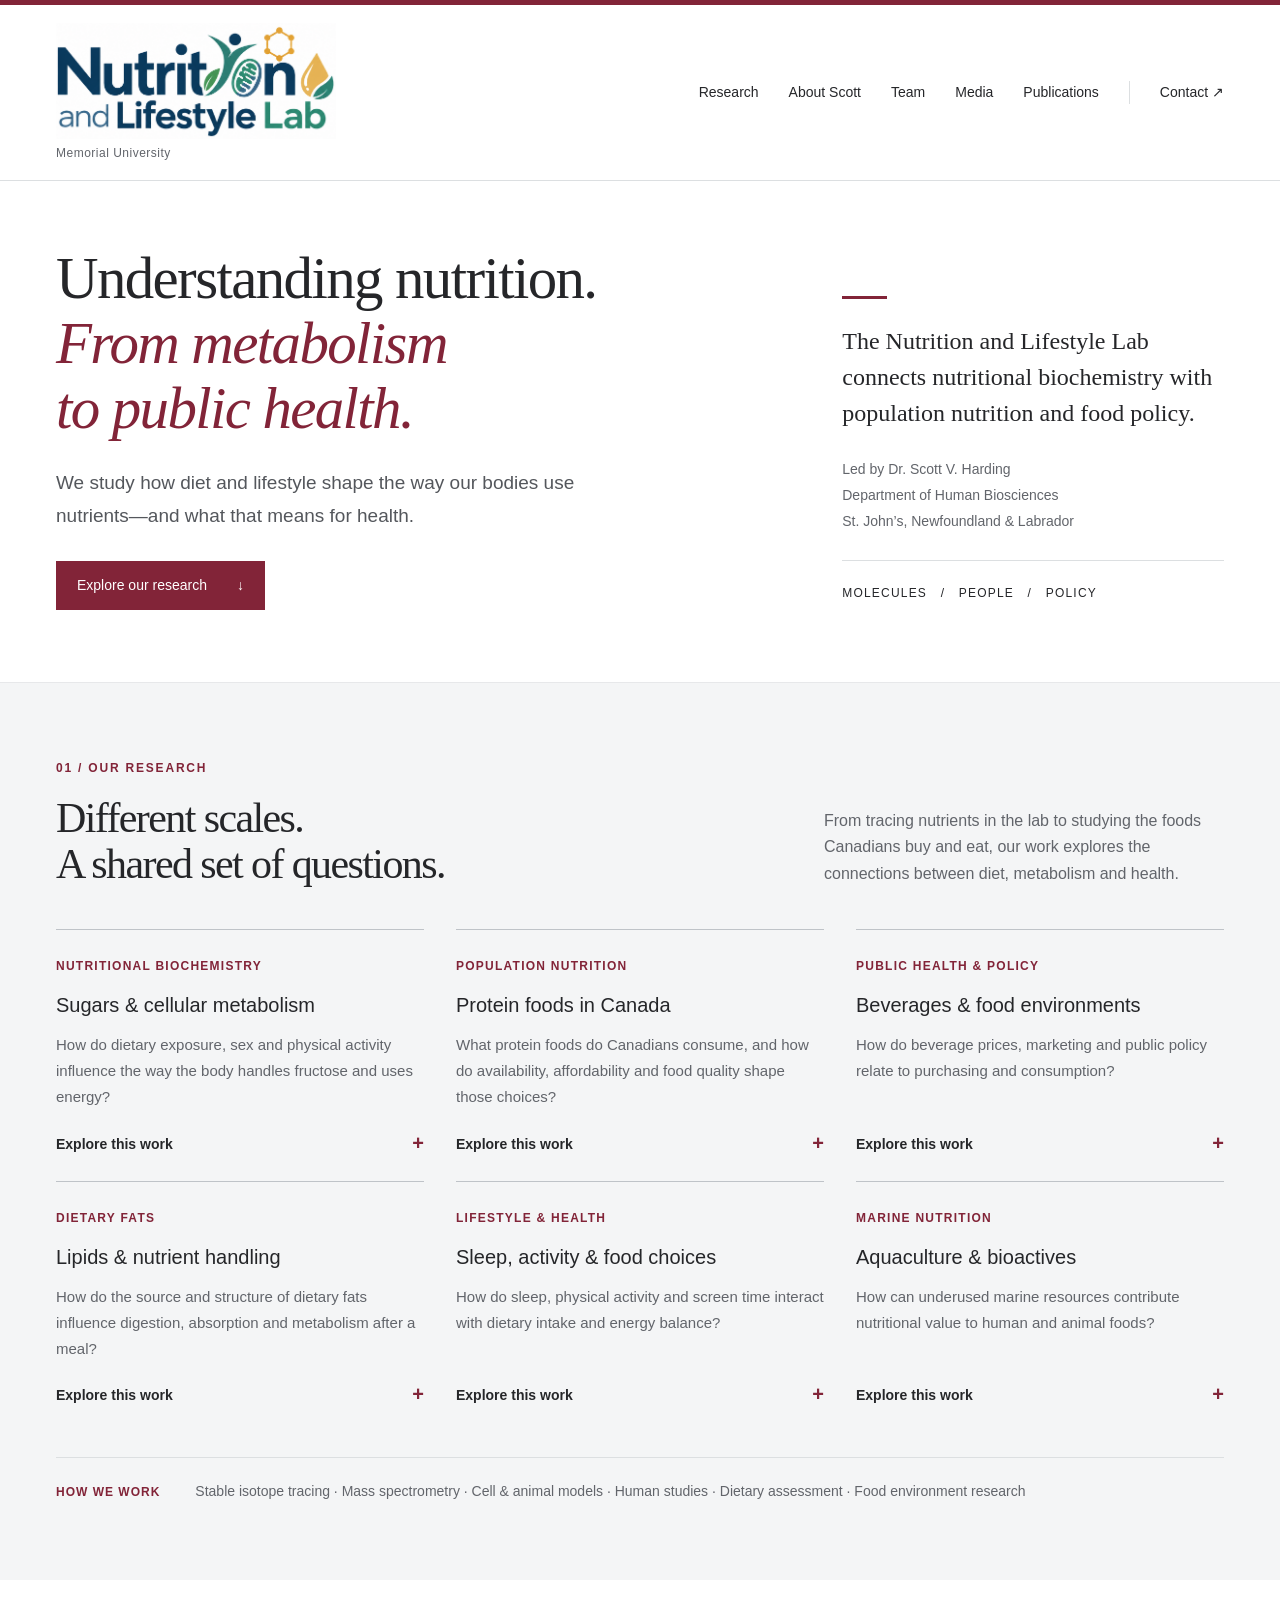
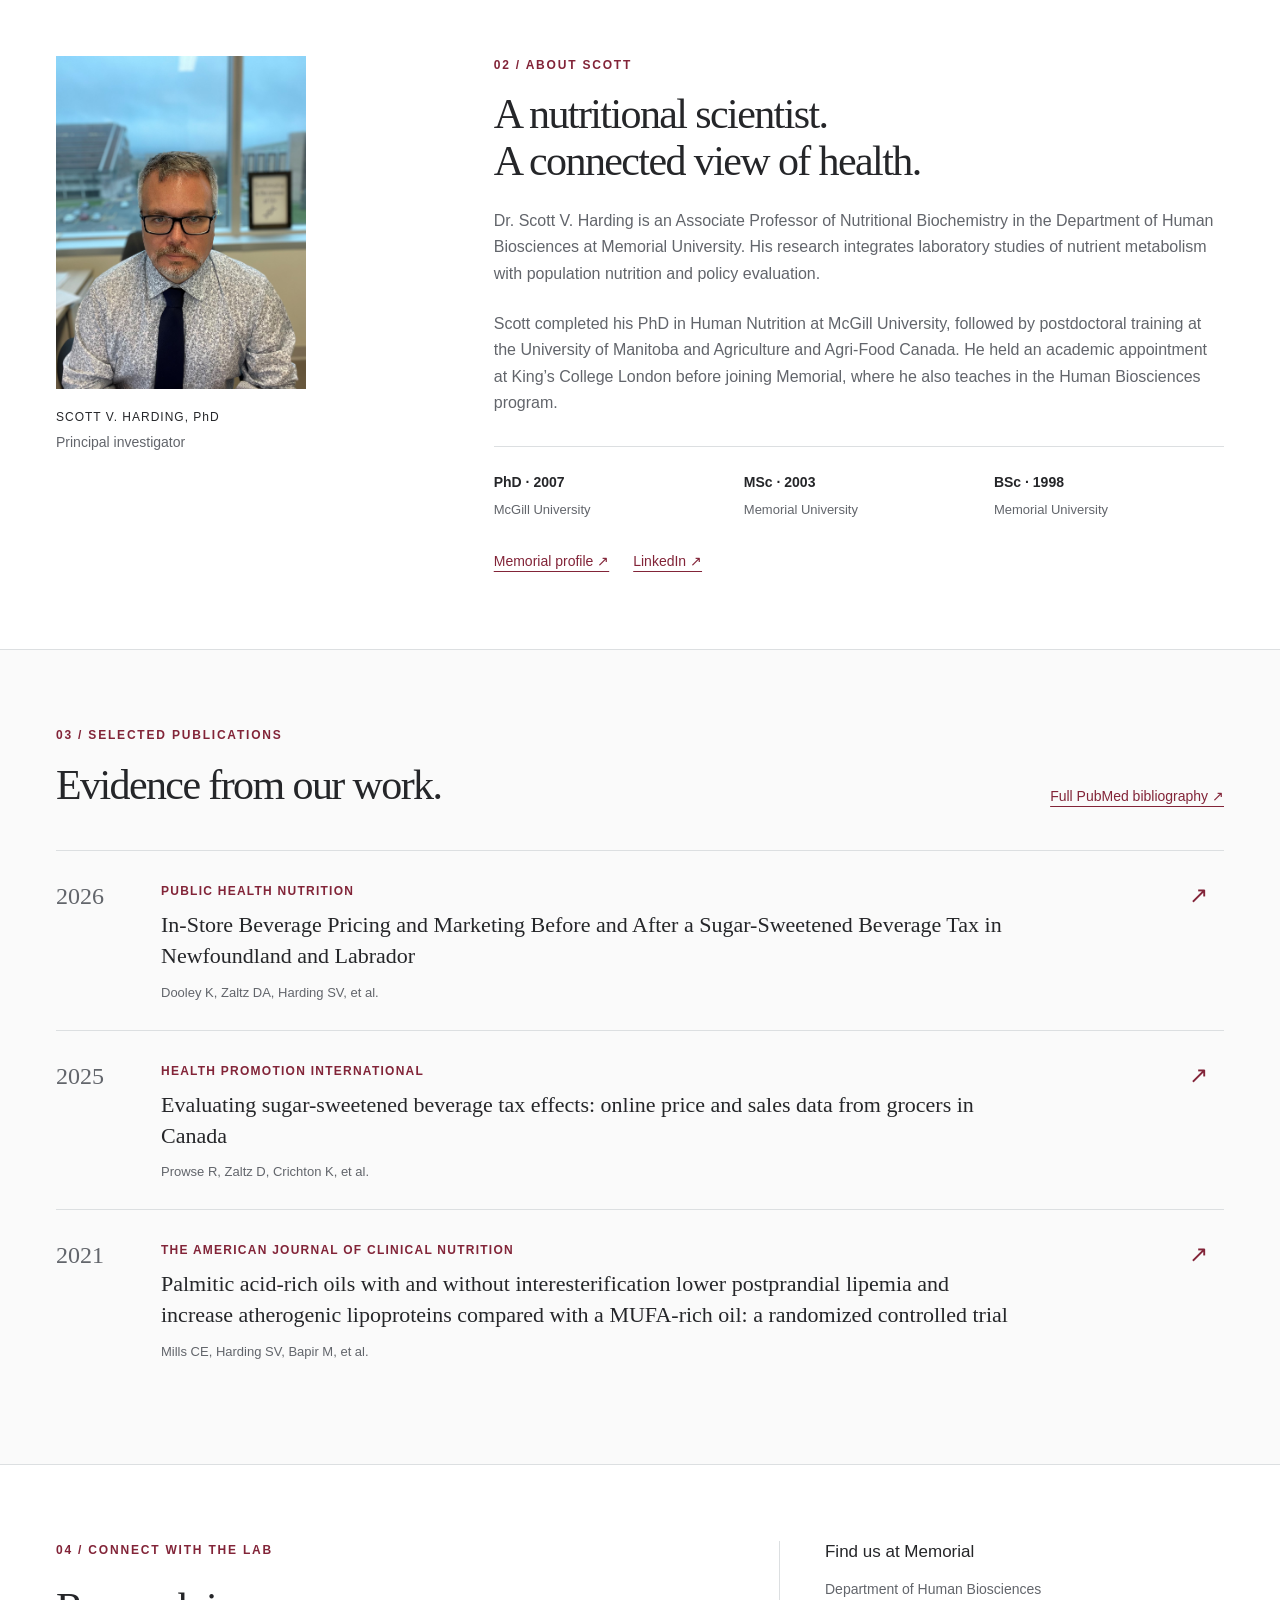
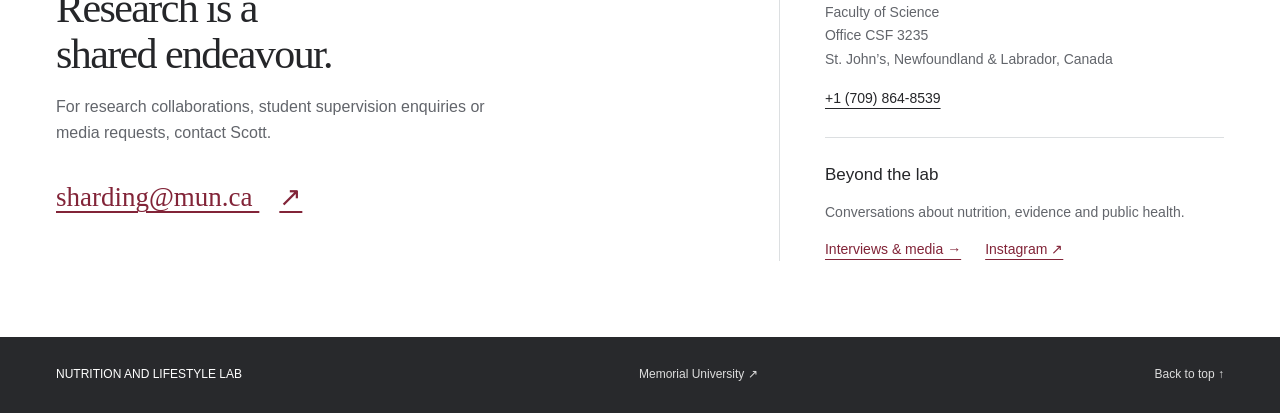
==== index.html @ 34200811 "Publish finished Nutrition and Lifestyle Lab website" ====
<!doctype html>
<html lang="en">
<head><meta charset="utf-8"><meta name="viewport" content="width=device-width, initial-scale=1"><title>Nutrition and Lifestyle Lab — Nutrition & Lifestyle | Memorial University</title><meta name="description" content="The Nutrition and Lifestyle Lab at Memorial University studies nutrition, metabolism and public health. Explore research on dietary sugars, fats, protein foods and food policy led by Dr. Scott V. Harding."><link rel="stylesheet" href="./style.css"></head>
<body>
<a class="skip" href="#main">Skip to content</a>
<header><div class="nav wrap"><a class="brand" href="./" aria-label="Nutrition and Lifestyle Lab home"><img class="brand-logo" src="./nll-logo.png" alt="Nutrition and Lifestyle Lab" width="1153" height="478" fetchpriority="high"><span class="brand-affiliation">Memorial University</span></a><nav aria-label="Main navigation"><a href="#research">Research</a><a href="#about">About Scott</a><a href="./team/">Team</a><a href="./media/">Media</a><a href="#publications">Publications</a><a href="#contact">Contact <span aria-hidden="true">↗</span></a></nav></div></header>
<main id="main">
<section class="hero wrap">
  <div class="hero-grid">
    <div>
      <h1>
        Understanding nutrition.<br>
        <em>From metabolism<br>to public health.</em>
      </h1>

      <p class="intro">
        We study how diet and lifestyle shape the way our bodies use nutrients—and what that means for health.
      </p>

      <a class="button" href="#research">
        Explore our research <span aria-hidden="true">↓</span>
      </a>
    </div>

    <aside class="hero-note">
      <span class="rule"></span>

      <p>
        The Nutrition and Lifestyle Lab connects nutritional biochemistry with population nutrition and food policy.
      </p>

      <p class="muted">
        Led by Dr. Scott V. Harding<br>
        Department of Human Biosciences<br>
        St. John’s, Newfoundland & Labrador
      </p>

      <div class="note-bottom">
        MOLECULES &nbsp; / &nbsp; PEOPLE &nbsp; / &nbsp; POLICY
      </div>
    </aside>
  </div>
</section>
<div class="research-band"><section class="wrap section" id="research"><div class="section-heading"><div><p class="eyebrow">01 / OUR RESEARCH</p><h2>Different scales.<br>A shared set of questions.</h2></div><p>From tracing nutrients in the lab to studying the foods Canadians buy and eat, our work explores the connections between diet, metabolism and health.</p></div>
<div class="research-grid">
<article><span class="topic">NUTRITIONAL BIOCHEMISTRY</span><h3><a href="./research/fructose-metabolism/">Sugars & cellular metabolism</a></h3><p>How do dietary exposure, sex and physical activity influence the way the body handles fructose and uses energy?</p><details><summary>Explore this work <span aria-hidden="true">+</span></summary><div><p>We use stable isotope tracing and mass spectrometry to follow fructose-derived carbon into downstream metabolites. Complementary cell studies examine how nutrient exposure affects mitochondrial and glycolytic activity.</p><p>This work combines animal models and in vitro approaches to understand nutrient handling and metabolic adaptation.</p><a href="./research/fructose-metabolism/">Read the fructose research story →</a></div></details></article>
<article><span class="topic">POPULATION NUTRITION</span><h3>Protein foods in Canada</h3><p>What protein foods do Canadians consume, and how do availability, affordability and food quality shape those choices?</p><details><summary>Explore this work <span aria-hidden="true">+</span></summary><div><p>Our Protein Foods Landscape in Canada program brings together dietary surveys, retail food databases and grocery audits. We are developing and validating a protein-food screening tool for population research.</p><p>The program examines plant and animal protein foods, consumption patterns, and the demographic and socioeconomic factors associated with food choice.</p></div></details></article>
<article><span class="topic">PUBLIC HEALTH & POLICY</span><h3><a href="./research/ssb-tax/">Beverages & food environments</a></h3><p>How do beverage prices, marketing and public policy relate to purchasing and consumption?</p><details><summary>Explore this work <span aria-hidden="true">+</span></summary><div><p>With collaborators, we evaluate Newfoundland and Labrador’s sugar-sweetened beverage tax through population surveys, in-store observations, and online grocery price and sales data.</p><p>Related work examines beverage attitudes, food insecurity and access to safe drinking water.</p><a href="./research/ssb-tax/">Read the research story →</a></div></details></article>
<article><span class="topic">DIETARY FATS</span><h3><a href="./research/omega3-fats/">Lipids & nutrient handling</a></h3><p>How do the source and structure of dietary fats influence digestion, absorption and metabolism after a meal?</p><details><summary>Explore this work <span aria-hidden="true">+</span></summary><div><p>Our work examines dietary fats, including marine omega-3 sources, and their distribution in the body. Controlled studies and analytical approaches help us investigate postprandial lipid metabolism and differences in metabolic responses.</p><a href="./research/omega3-fats/">Read the research story →</a></div></details></article>
<article><span class="topic">LIFESTYLE & HEALTH</span><h3><a href="./research/sleep-activity-food-choices/">Sleep, activity & food choices</a></h3><p>How do sleep, physical activity and screen time interact with dietary intake and energy balance?</p><details><summary>Explore this work <span aria-hidden="true">+</span></summary><div><p>Research across adults and young people examines the links between lifestyle behaviours, food choices and energy balance. This complements our laboratory work on the effects of activity and diet on nutrient metabolism.</p><a href="./research/sleep-activity-food-choices/">Read the research story →</a></div></details></article>
<article><span class="topic">MARINE NUTRITION</span><h3><a href="./research/marine-nutrition/">Aquaculture & bioactives</a></h3><p>How can underused marine resources contribute nutritional value to human and animal foods?</p><details><summary>Explore this work <span aria-hidden="true">+</span></summary><div><p>Our green sea urchin research investigates nutritional value in aquaculture by-products and waste streams. Related projects examine how feed and photoperiod influence growth and bioactive compound yield.</p><a href="./research/marine-nutrition/">Read the research story →</a></div></details></article>
</div><div class="methods"><span>HOW WE WORK</span><p>Stable isotope tracing · Mass spectrometry · Cell & animal models · Human studies · Dietary assessment · Food environment research</p></div>
</section></div>
<section class="wrap section about" id="about"><div class="portrait"><img src="./scott-harding.jpg" width="171" height="228" alt="Dr. Scott Harding" loading="lazy"><p>SCOTT V. HARDING, PhD<small>Principal investigator</small></p></div><div class="bio"><p class="eyebrow">02 / ABOUT SCOTT</p><h2>A nutritional scientist.<br>A connected view of health.</h2><p>Dr. Scott V. Harding is an Associate Professor of Nutritional Biochemistry in the Department of Human Biosciences at Memorial University. His research integrates laboratory studies of nutrient metabolism with population nutrition and policy evaluation.</p><p>Scott completed his PhD in Human Nutrition at McGill University, followed by postdoctoral training at the University of Manitoba and Agriculture and Agri-Food Canada. He held an academic appointment at King’s College London before joining Memorial, where he also teaches in the Human Biosciences program.</p><div class="education"><span><strong>PhD · 2007</strong>McGill University</span><span><strong>MSc · 2003</strong>Memorial University</span><span><strong>BSc · 1998</strong>Memorial University</span></div><div class="inline-links"><a href="https://www.mun.ca/human-biosciences/our-people/current-faculty/">Memorial profile ↗</a><a href="https://www.linkedin.com/in/svharding/">LinkedIn ↗</a></div></div></section>
<section class="publications section" id="publications"><div class="wrap"><div class="section-heading"><div><p class="eyebrow">03 / SELECTED PUBLICATIONS</p><h2>Evidence from our work.</h2></div><a class="text-link" href="https://www.ncbi.nlm.nih.gov/myncbi/scott.harding.1/bibliography/public/">Full PubMed bibliography ↗</a></div>
<a class="paper" href="https://doi.org/10.1017/S1368980026102146"><span class="year">2026</span><div><span class="journal">PUBLIC HEALTH NUTRITION</span><h3>In-Store Beverage Pricing and Marketing Before and After a Sugar-Sweetened Beverage Tax in Newfoundland and Labrador</h3><p>Dooley K, Zaltz DA, Harding SV, et al.</p></div><span class="paper-arrow" aria-hidden="true">↗</span></a>
<a class="paper" href="https://doi.org/10.1093/heapro/daaf203"><span class="year">2025</span><div><span class="journal">HEALTH PROMOTION INTERNATIONAL</span><h3>Evaluating sugar-sweetened beverage tax effects: online price and sales data from grocers in Canada</h3><p>Prowse R, Zaltz D, Crichton K, et al.</p></div><span class="paper-arrow" aria-hidden="true">↗</span></a>
<a class="paper" href="https://pubmed.ncbi.nlm.nih.gov/33675343/"><span class="year">2021</span><div><span class="journal">THE AMERICAN JOURNAL OF CLINICAL NUTRITION</span><h3>Palmitic acid-rich oils with and without interesterification lower postprandial lipemia and increase atherogenic lipoproteins compared with a MUFA-rich oil: a randomized controlled trial</h3><p>Mills CE, Harding SV, Bapir M, et al.</p></div><span class="paper-arrow" aria-hidden="true">↗</span></a>
</div></section>
<section class="wrap section contact" id="contact"><div><p class="eyebrow">04 / CONNECT WITH THE LAB</p><h2>Research is a<br>shared endeavour.</h2><p>For research collaborations, student supervision enquiries or media requests, contact Scott.</p><a class="email" href="mailto:sharding@mun.ca">sharding@mun.ca <span aria-hidden="true">↗</span></a></div><div class="contact-details"><h3>Find us at Memorial</h3><p>Department of Human Biosciences<br>Faculty of Science<br>Office CSF 3235<br>St. John’s, Newfoundland & Labrador, Canada</p><a href="tel:+17098648539">+1 (709) 864-8539</a><hr><h3>Beyond the lab</h3><p>Conversations about nutrition, evidence and public health.</p><div class="inline-links"><a href="./media/">Interviews & media →</a><a href="https://www.instagram.com/scottharding/?hl=en">Instagram ↗</a></div></div></section>
</main><footer><div class="wrap"><span>NUTRITION AND LIFESTYLE LAB </span><a href="https://www.mun.ca/human-biosciences/scott-harding/the-harding-lab/">Memorial University ↗</a><a href="#">Back to top ↑</a></div></footer>
</body></html>
---- style.css ----
:root{--ink:#252629;--muted:#62656b;--wine:#822438;--line:#dcdfe1;--pale:#f4f5f6}*{box-sizing:border-box}html{scroll-behavior:smooth;scroll-padding-top:100px}body{margin:0;color:var(--ink);background:#fff;font:16px/1.65 Arial,Helvetica,sans-serif}a{color:inherit;text-underline-offset:5px}a:hover{color:var(--wine)}a:focus-visible,summary:focus-visible{outline:3px solid #b16072;outline-offset:6px}.wrap{max-width:1200px;width:calc(100% - 112px);margin:auto}.skip{position:absolute;top:-100px;background:white;z-index:10;padding:15px}.skip:focus{top:0}header{border-top:5px solid var(--wine);border-bottom:1px solid var(--line);background:#fff}.nav{display:flex;justify-content:space-between;align-items:center;min-height:100px;gap:25px}.brand{display:flex;align-items:center;gap:16px;text-decoration:none;font-weight:700;letter-spacing:1.5px;font-size:16px;line-height:1.4}.brand-mark{font:54px/1 Georgia,serif;letter-spacing:-5px}.brand-mark span{color:var(--wine)}.brand small{display:block;font-size:13px;font-weight:400;letter-spacing:.6px;color:var(--muted);margin-top:4px}nav{display:flex;gap:30px;font-size:14px}nav a{text-decoration:none}nav a:last-child{border-left:1px solid var(--line);padding-left:30px}.hero{padding:66px 0 72px}.eyebrow{font-size:12px;letter-spacing:1.8px;color:var(--wine);font-weight:700;margin:0 0 24px}.hero-grid{display:grid;grid-template-columns:1.85fr 1fr;gap:80px}h1,h2{font-family:Georgia,'Times New Roman',serif;font-weight:400;letter-spacing:-1.6px;line-height:1.1;margin:0}h1{font-size:clamp(42px,4.6vw,64px)}h1 em{font-weight:400;color:var(--wine)}.intro{max-width:550px;font-size:19px;line-height:1.7;margin:26px 0 29px;color:#54575c}.button{display:inline-flex;gap:30px;padding:13px 21px;background:var(--wine);color:#fff;text-decoration:none;font-size:14px}.button:hover{background:#632031;color:#fff}.hero-note{align-self:end;padding-bottom:5px;font-family:Georgia,serif;font-size:24px;line-height:1.5}.rule{display:block;width:45px;height:3px;background:var(--wine);margin-bottom:24px}.hero-note .muted{font-family:Arial,sans-serif;font-size:14px;line-height:1.85;color:var(--muted);margin:26px 0}.note-bottom{font:11px/1.8 Arial,sans-serif;letter-spacing:1.2px;border-top:1px solid var(--line);padding-top:22px}.research-band{background:var(--pale);border-top:1px solid #e7e8ea}.section{padding-top:76px;padding-bottom:76px}.section-heading{display:flex;justify-content:space-between;align-items:end;gap:70px;margin-bottom:42px}.section-heading>p{max-width:400px;color:var(--muted);margin:0}.section-heading .eyebrow{margin-bottom:16px}h2{font-size:42px}h3{font-size:20px;line-height:1.35;font-weight:500;margin:15px 0 13px}.research-grid{display:grid;grid-template-columns:repeat(3,1fr);gap:0 32px}.research-grid article{padding:27px 0 25px;border-top:1px solid #bfc3c8;display:flex;flex-direction:column}.topic,.journal{font-size:11px;letter-spacing:1.25px;color:var(--wine);font-weight:700}.research-grid article>p{color:var(--muted);margin:0 0 22px;font-size:15px;line-height:1.75}.research-grid details{margin-top:auto;font-size:14px}summary{display:flex;justify-content:space-between;cursor:pointer;list-style:none;font-weight:600}summary::-webkit-details-marker{display:none}summary span{font-size:20px;color:var(--wine);line-height:1}.research-grid details[open] summary span{transform:rotate(45deg)}details div{padding-top:5px;color:#54575c}details a{color:var(--wine)}.methods{border-top:1px solid var(--line);margin-top:25px;padding-top:22px;display:flex;gap:35px;align-items:baseline}.methods>span{white-space:nowrap;font-size:11px;letter-spacing:1px;color:var(--wine);font-weight:700}.methods p{font-size:14px;color:var(--muted);margin:0}.about{display:grid;grid-template-columns:1fr 2.1fr;gap:90px}.portrait img{display:block;width:100%;max-width:250px;height:auto;background:#eee}.portrait>p{font-size:12px;letter-spacing:1px;margin:19px 0 0}.portrait small{display:block;color:var(--muted);font-size:14px;letter-spacing:0;margin-top:3px}.bio .eyebrow{margin-bottom:16px}.bio>p:not(.eyebrow){color:var(--muted);margin-top:24px}.education{display:grid;grid-template-columns:repeat(3,1fr);gap:20px;border-top:1px solid var(--line);padding-top:24px;margin:30px 0;font-size:13px;color:var(--muted)}.education strong{display:block;font-size:14px;color:var(--ink);margin-bottom:4px}.inline-links{display:flex;flex-wrap:wrap;gap:24px;font-size:14px}.inline-links a,.text-link{color:var(--wine)}.publications{border-top:1px solid var(--line);border-bottom:1px solid var(--line);background:#fafafa}.text-link{font-size:14px;white-space:nowrap}.paper{display:grid;grid-template-columns:80px 1fr 35px;gap:25px;padding:26px 0;border-top:1px solid var(--line);text-decoration:none}.year{font-family:Georgia,serif;font-size:24px;color:var(--muted)}.paper h3{font-family:Georgia,serif;font-size:22px;margin:7px 0 10px;line-height:1.4;max-width:850px}.paper p{font-size:13px;color:var(--muted);margin:0}.paper-arrow{color:var(--wine);font-size:23px}.contact{display:grid;grid-template-columns:1.4fr 1fr;gap:100px}.contact>div>p:not(.eyebrow){max-width:440px;color:var(--muted)}.email{display:inline-block;font:27px/1.5 Georgia,serif;color:var(--wine);margin-top:15px}.email span{margin-left:20px}.contact-details{border-left:1px solid var(--line);padding-left:45px}.contact-details h3{font-size:17px;margin-top:0}.contact-details p,.contact-details>a{font-size:14px}.contact-details hr{border:0;border-top:1px solid var(--line);margin:26px 0}footer{background:#28292c;color:#fff;padding:28px 0;font-size:12px}footer>.wrap{display:flex;justify-content:space-between;gap:25px;align-items:center}footer a{color:#ddd;text-decoration:none}.footer-sub{color:#afb1b6;margin-left:7px}footer a:hover{color:#fff}@media(min-width:1600px){.wrap{max-width:1280px}.hero{padding-top:85px;padding-bottom:90px}}@media(max-width:900px){.wrap{width:calc(100% - 56px)}.hero-grid{gap:40px;grid-template-columns:1.6fr 1fr}h1{font-size:45px}.hero-note{font-size:20px}.research-grid{grid-template-columns:repeat(2,1fr)}.about{gap:45px;grid-template-columns:1fr 2fr}.section-heading{gap:30px}.section-heading>p{max-width:330px}h2{font-size:36px}.contact{gap:40px}.contact-details{padding-left:30px}nav{gap:18px}nav a:last-child{padding-left:18px}.education{grid-template-columns:1fr;gap:12px}.education strong{display:inline;margin-right:8px}footer>.wrap{flex-wrap:wrap}}@media(max-width:600px){.wrap{width:calc(100% - 40px)}.nav{align-items:start;flex-direction:column;padding:18px 0;gap:20px}.brand-mark{font-size:42px}.brand{font-size:14px}.brand small{font-size:12px}nav{width:100%;justify-content:space-between;gap:10px;font-size:13px}nav a:last-child{border:0;padding-left:0}.hero{padding:42px 0}.hero-grid{grid-template-columns:1fr;gap:35px}h1{font-size:41px;letter-spacing:-1.4px}.intro{font-size:17px}.hero-note{border-top:1px solid var(--line);padding-top:25px;font-size:21px}.hero-note .rule{display:none}.hero-note>p{margin:0}.hero-note .muted{margin:17px 0}.note-bottom{padding-top:16px}.section{padding-top:48px;padding-bottom:48px}.section-heading{display:block;margin-bottom:30px}.section-heading>p{margin-top:22px;max-width:none}.section-heading>.text-link{display:inline-block;margin-top:22px}.research-grid{grid-template-columns:1fr}h2{font-size:34px}.research-grid article>p{font-size:16px}.methods{display:block}.methods p{margin-top:10px}.about{display:flex;flex-direction:column;gap:28px}.portrait{display:flex;align-items:center;gap:20px}.portrait img{width:110px}.portrait>p{margin:0}.bio>p:not(.eyebrow){font-size:16px}.paper{grid-template-columns:42px 1fr;gap:15px}.year{font-size:20px}.paper-arrow{display:none}.paper h3{font-size:20px}.contact{grid-template-columns:1fr;gap:35px}.contact-details{border-left:0;border-top:1px solid var(--line);padding:28px 0 0}.email{font-size:25px}footer>.wrap{display:flex;flex-direction:column;align-items:start;gap:14px}}@media(prefers-reduced-motion:reduce){html{scroll-behavior:auto}}
/* Research stories and team */
.research-grid h3 a{text-decoration:none}.research-grid h3 a:hover{text-decoration:underline}.project-story li{font-size:17px;line-height:1.85;margin-bottom:18px}.project-story h3{font-family:Georgia,serif;font-size:24px;margin-top:30px}.story-return{border-top:1px solid var(--line);padding-top:28px;margin-top:45px!important}.story-nav a{max-width:100%}.project-story{overflow-wrap:break-word}
.brand{max-width:340px;font-size:15px;letter-spacing:1px}.story-heading h1,.team-heading h1{font-size:clamp(38px,4.5vw,58px)}.story-heading>.eyebrow{margin-top:30px}.source-note{font-size:14px;color:var(--muted);max-width:720px}.story-nav{flex-wrap:wrap;margin-top:30px}.story-nav a:last-child{border:0;padding:0}.story{max-width:800px;padding-bottom:70px}.story p{font-size:17px;line-height:1.85;margin:0 0 22px}.story h2{font-size:32px;margin:42px 0 22px}.story figure{margin:32px 0}.story img{width:100%;height:auto}.pi-strip{display:flex;gap:24px;align-items:center;padding:30px 0;border-top:1px solid var(--line);border-bottom:1px solid var(--line);margin:35px 0 50px}.pi-strip h2{font-size:28px}.pi-strip p{margin:8px 0}.pi-strip a{font-size:14px;color:var(--wine)}.pi-strip img{object-fit:cover}.member-list{list-style:none;padding:0;margin:25px 0 35px;display:grid;grid-template-columns:1fr 1fr;gap:0 42px}.member-list li{border-top:1px solid var(--line);padding:17px 0}.member-list summary{align-items:baseline;gap:15px;font-size:17px}.member-meta{font-size:13px;color:var(--muted);text-align:right;font-weight:400}.member-meta b{font-size:20px;color:var(--wine);margin-left:10px;display:inline-block}.member-list details[open] .member-meta b{transform:rotate(45deg)}.training-record{margin-top:18px;font-size:15px}.training-record p{margin:5px 0}.training{font-size:13px;color:var(--wine)}.alumni-title{margin-top:55px}.group-title{margin-top:35px;font-size:22px;font-family:Georgia,serif}.team-heading>.intro{max-width:700px}.eyebrow,.topic,.journal,.methods>span,.note-bottom{font-size:12px}@media(max-width:900px){.nav{flex-wrap:wrap;padding:20px 0}.member-list{grid-template-columns:1fr}.brand{max-width:none}}@media(max-width:600px){nav{flex-wrap:wrap;justify-content:flex-start;gap:12px 18px}.story p{font-size:16px}.member-list summary{flex-wrap:wrap;gap:5px}.pi-strip h2{font-size:23px}.member-meta{text-align:left}.brand{font-size:14px}}

/* Shared typography and spacing across all pages. */
:root{--font-body:Arial,Helvetica,sans-serif;--font-heading:Georgia,'Times New Roman',serif}
body{font-family:var(--font-body)}
h1,h2,.story h3,.group-title,.paper h3{font-family:var(--font-heading)}
h1,h2,h3{overflow-wrap:break-word}
.nav>nav{flex-wrap:wrap;align-items:center;row-gap:12px}
.story-heading{max-width:800px;padding-bottom:36px}
.story-heading h1{font-size:clamp(36px,4.5vw,58px);line-height:1.14;letter-spacing:-1.2px;text-wrap:balance}
.story-heading>.intro{max-width:none;margin-bottom:24px}
.story-heading>.source-note{margin-bottom:24px}
.story-nav{display:flex;flex-wrap:wrap;justify-content:flex-start;gap:12px 24px;border-top:1px solid var(--line);border-bottom:1px solid var(--line);padding:20px 0;margin-top:28px;line-height:1.6}
.story-nav a{color:var(--wine);text-decoration:underline;text-decoration-color:transparent;text-underline-offset:4px}
.story-nav a:hover{text-decoration-color:currentColor}
.story{font-size:17px;line-height:1.85}
.story p,.story li{font-size:inherit;line-height:inherit}
.story>h2:first-child{margin-top:0}
.story h2{font-size:32px;line-height:1.25;letter-spacing:-.6px;margin:42px 0 20px;text-wrap:pretty}
.story h3{font-size:24px;line-height:1.35;letter-spacing:-.3px;margin:30px 0 16px}
.story ul,.story ol{padding-left:1.4em;margin:0 0 24px}
.story li{padding-left:.25em;margin-bottom:18px}
.story .study-credit{font-size:15px;color:var(--muted);margin-top:-6px}
.member-list summary{padding:3px 0;align-items:baseline}
.member-list summary>span:first-child{font-size:17px;color:var(--ink);line-height:1.5;font-weight:600}
.member-list summary>.member-meta{font-size:13px;color:var(--muted);line-height:1.5;font-weight:400}
.member-meta b{line-height:1;vertical-align:baseline}
.training-record{line-height:1.75}
.pi-strip img{flex-shrink:0;height:auto}
footer a{line-height:1.6}
@media(max-width:600px){
 .story-heading{padding-bottom:28px}
 .story-heading h1{font-size:36px;letter-spacing:-.9px}
 .story-nav{gap:10px 20px;font-size:14px;padding:18px 0}
 .story{font-size:16px;padding-bottom:48px}
 .story h2{font-size:28px;margin-top:34px}
 .story h3{font-size:22px}
 .story .study-credit{font-size:14px}
 .member-list summary{gap:8px 16px}
 .pi-strip{gap:18px}
}

/* Lab logo: preserve the supplied artwork and its aspect ratio. */
.nav{padding-top:18px;padding-bottom:18px}
.brand{display:flex;flex-direction:column;align-items:flex-start;gap:5px;width:280px;max-width:100%;flex-shrink:0;letter-spacing:0}
.brand-logo{display:block;width:100%;height:auto}
.brand-affiliation{font:12px/1.5 var(--font-body);color:var(--muted);letter-spacing:.5px}
@media(max-width:900px){.brand{width:250px}}
@media(max-width:600px){.brand{width:240px;max-width:100%}.nav{gap:18px}.brand-affiliation{font-size:12px}}

/* Public engagement archive: shared story typography, compact chronological entries. */
.media-year{margin-bottom:48px}.media-year>h2{color:var(--wine);margin-top:0}
.media-entry{border-top:1px solid var(--line);padding:24px 0 28px}
.media-entry .topic{font-size:12px;line-height:1.65;margin:0 0 10px}
.media-entry h3{margin:0 0 14px;font-size:24px}
.media-entry p{margin-bottom:12px}.media-entry .media-host{font-size:14px;color:var(--muted)}
.media-entry .text-link{display:inline-block;white-space:normal}
.media-contact{border-top:2px solid var(--wine);padding-top:28px}
.media-contact h2{margin-top:0}.nav a[aria-current="page"]{color:var(--wine);text-decoration:underline}
@media(max-width:600px){.media-entry h3{font-size:22px}.media-year{margin-bottom:34px}}
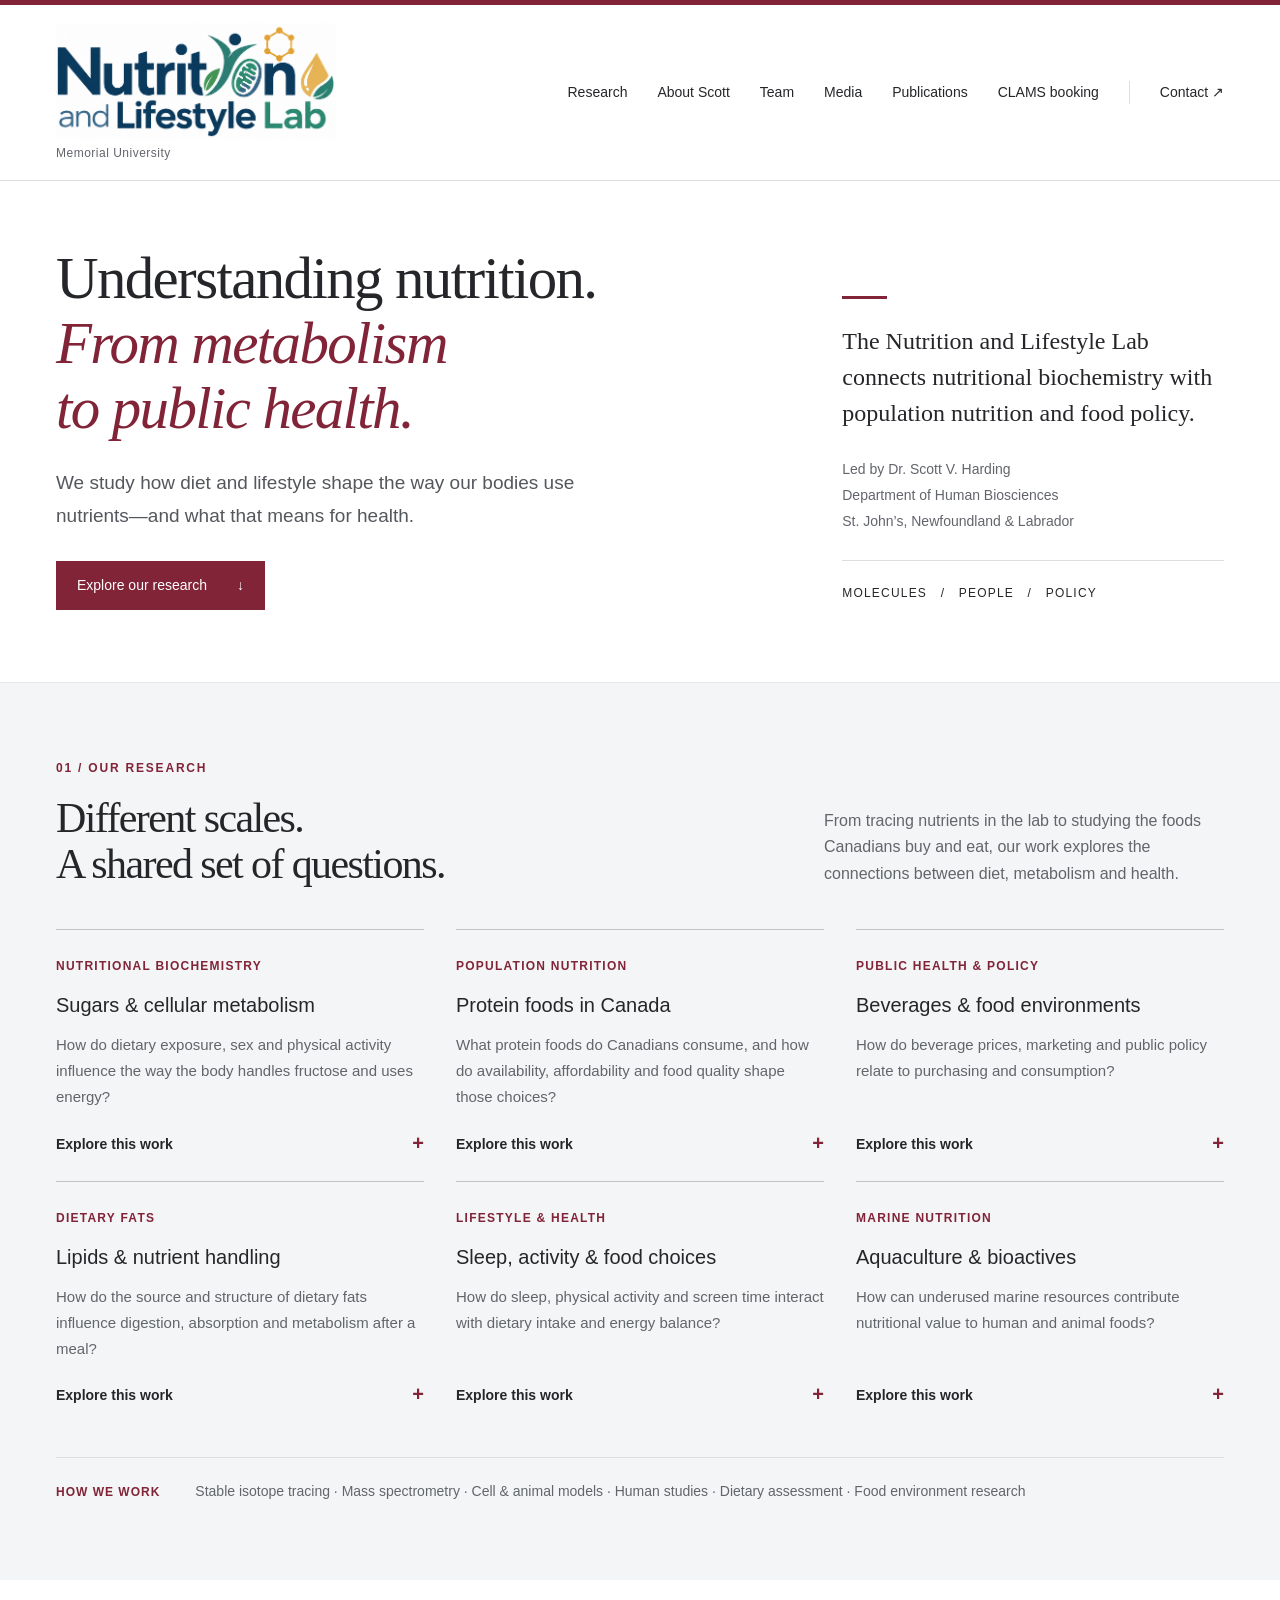
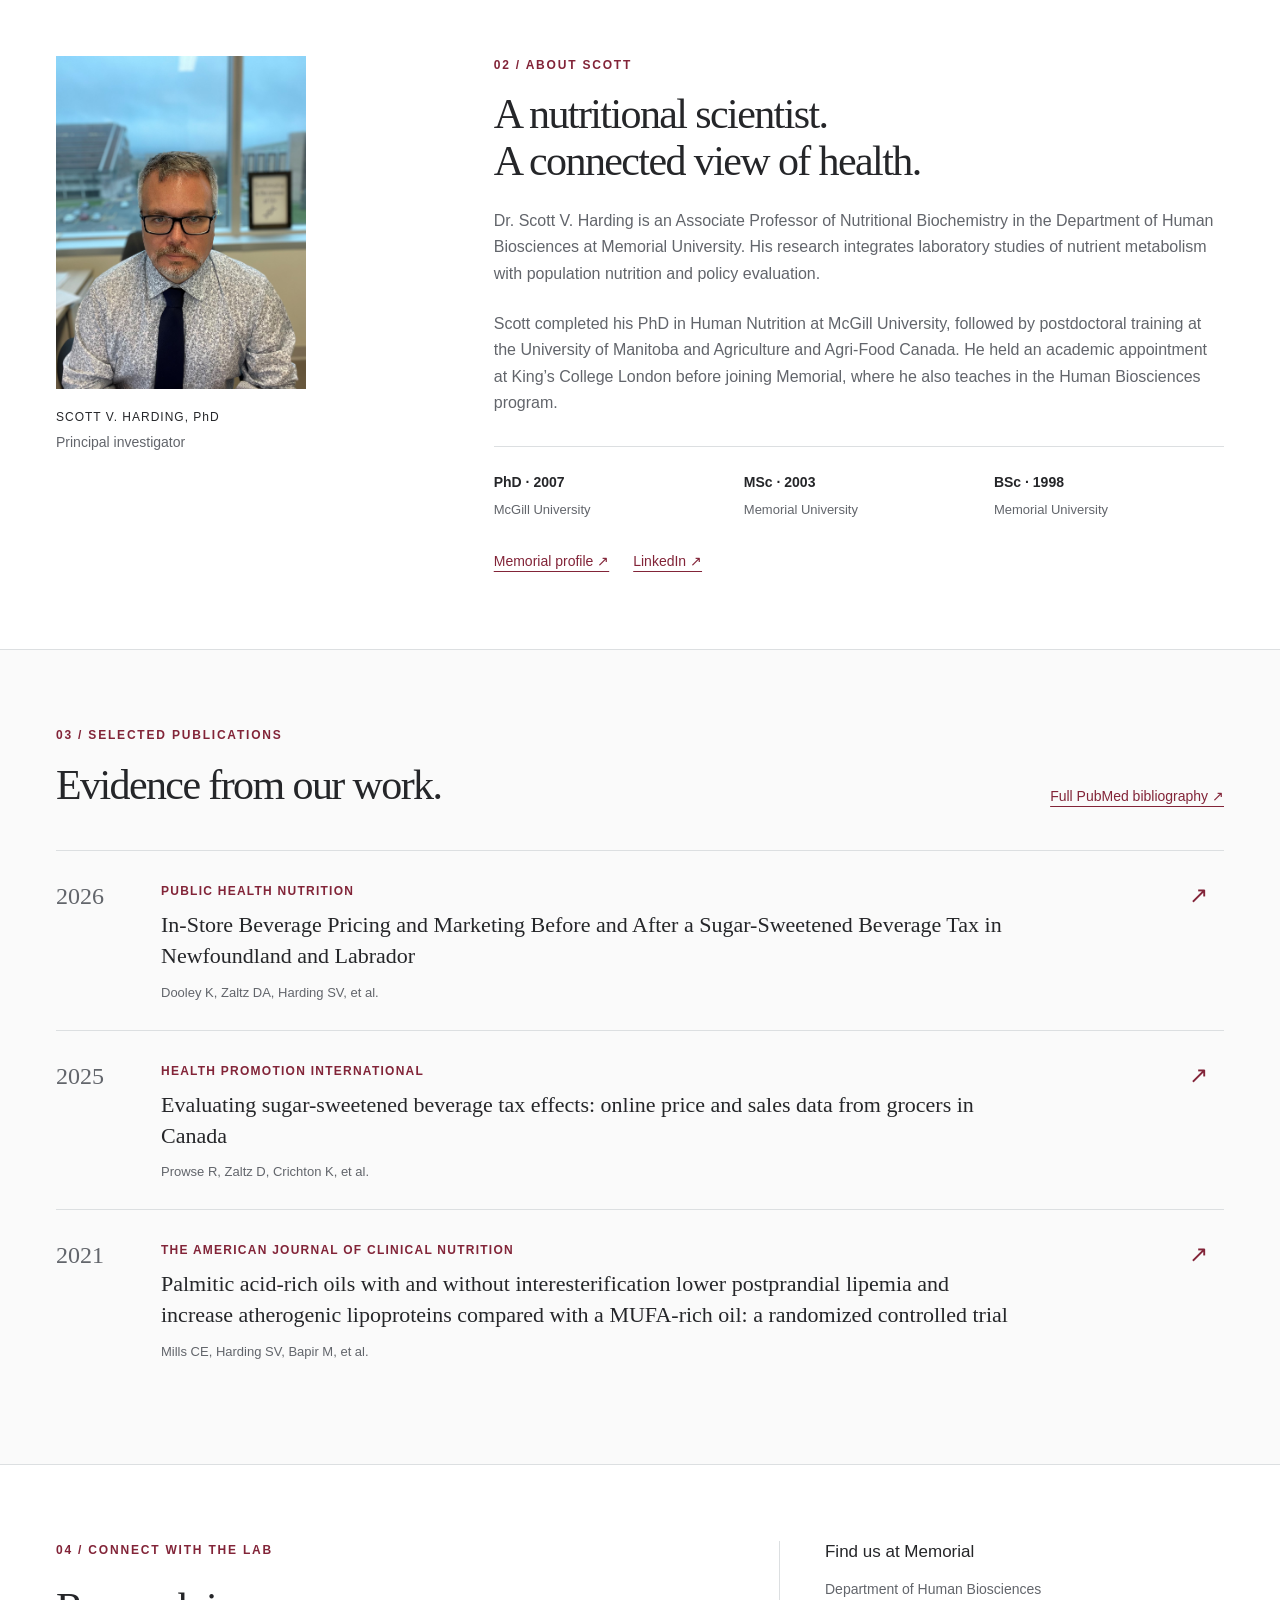
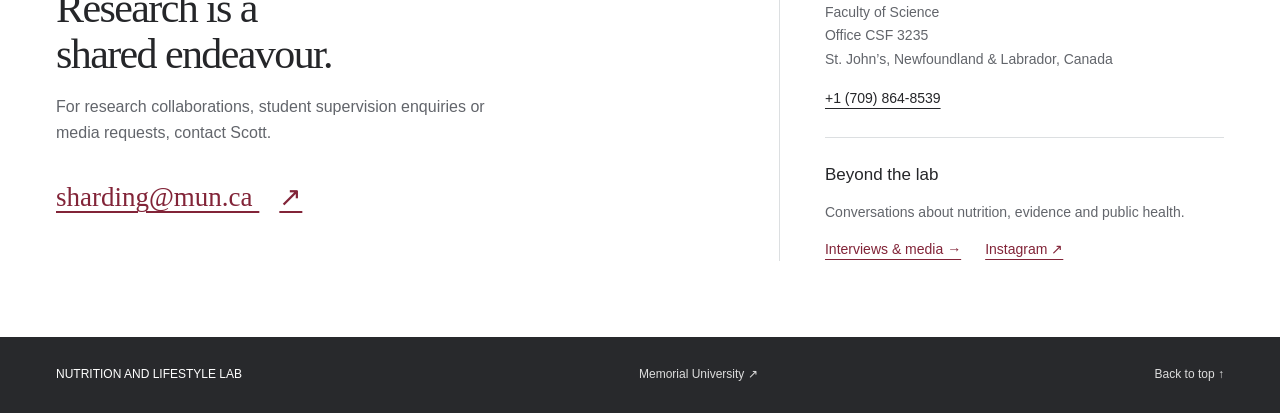
==== commit 61fb6e74: "Add CLAMS booking page and site-wide navigation link" ====
--- a/index.html
+++ b/index.html
@@ -3,7 +3,7 @@
 <head><meta charset="utf-8"><meta name="viewport" content="width=device-width, initial-scale=1"><title>Nutrition and Lifestyle Lab — Nutrition & Lifestyle | Memorial University</title><meta name="description" content="The Nutrition and Lifestyle Lab at Memorial University studies nutrition, metabolism and public health. Explore research on dietary sugars, fats, protein foods and food policy led by Dr. Scott V. Harding."><link rel="stylesheet" href="./style.css"></head>
 <body>
 <a class="skip" href="#main">Skip to content</a>
-<header><div class="nav wrap"><a class="brand" href="./" aria-label="Nutrition and Lifestyle Lab home"><img class="brand-logo" src="./nll-logo.png" alt="Nutrition and Lifestyle Lab" width="1153" height="478" fetchpriority="high"><span class="brand-affiliation">Memorial University</span></a><nav aria-label="Main navigation"><a href="#research">Research</a><a href="#about">About Scott</a><a href="./team/">Team</a><a href="./media/">Media</a><a href="#publications">Publications</a><a href="#contact">Contact <span aria-hidden="true">↗</span></a></nav></div></header>
+<header><div class="nav wrap"><a class="brand" href="./" aria-label="Nutrition and Lifestyle Lab home"><img class="brand-logo" src="./nll-logo.png" alt="Nutrition and Lifestyle Lab" width="1153" height="478" fetchpriority="high"><span class="brand-affiliation">Memorial University</span></a><nav aria-label="Main navigation"><a href="#research">Research</a><a href="#about">About Scott</a><a href="./team/">Team</a><a href="./media/">Media</a><a href="#publications">Publications</a><a href="clams/">CLAMS booking</a><a href="#contact">Contact <span aria-hidden="true">↗</span></a></nav></div></header>
 <main id="main">
 <section class="hero wrap">
   <div class="hero-grid">
